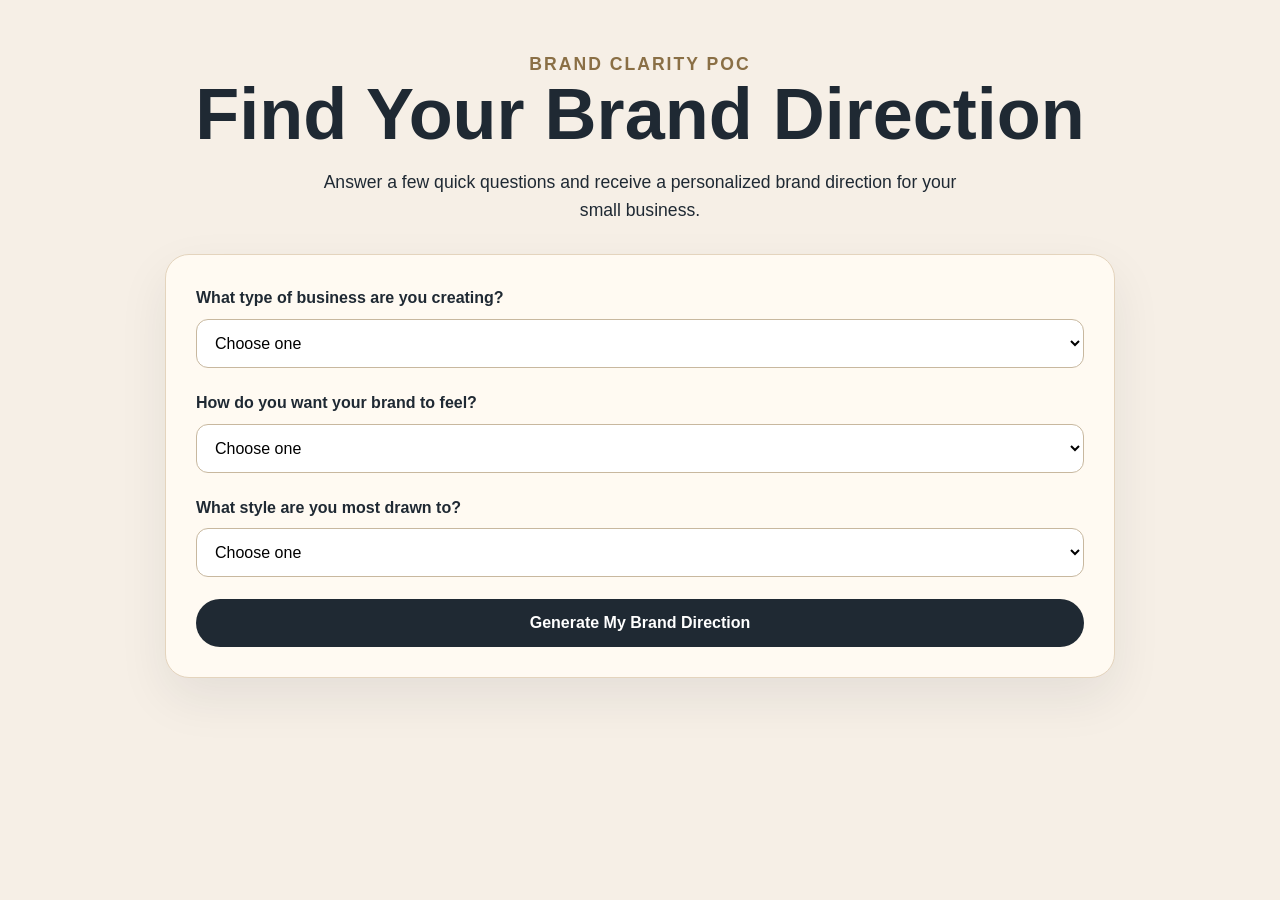
==== index.html @ 00a30c88 "Initial Brand Clarity POC" ====
<!DOCTYPE html>
<html lang="en">
<head>
  <meta charset="UTF-8" />
  <meta name="viewport" content="width=device-width, initial-scale=1.0" />
  <title>Brand Clarity POC</title>
  <link rel="stylesheet" href="style.css" />
</head>

<body>
  <main class="app">
    <section class="hero">
      <p class="eyebrow">Brand Clarity POC</p>
      <h1>Find Your Brand Direction</h1>
      <p>
        Answer a few quick questions and receive a personalized brand direction
        for your small business.
      </p>
    </section>

    <section class="card">
      <form id="brandForm">
        <label>
          What type of business are you creating?
          <select id="businessType" required>
            <option value="">Choose one</option>
            <option value="cafe">Café / Bakery</option>
            <option value="beauty">Beauty / Lifestyle</option>
            <option value="events">Events / Creative Services</option>
            <option value="shop">Online Shop</option>
          </select>
        </label>

        <label>
          How do you want your brand to feel?
          <select id="brandFeeling" required>
            <option value="">Choose one</option>
            <option value="warm">Warm and welcoming</option>
            <option value="luxury">Elegant and elevated</option>
            <option value="playful">Fun and expressive</option>
            <option value="minimal">Clean and modern</option>
          </select>
        </label>

        <label>
          What style are you most drawn to?
          <select id="visualStyle" required>
            <option value="">Choose one</option>
            <option value="soft">Soft neutrals</option>
            <option value="bold">Bold colors</option>
            <option value="dark">Moody tones</option>
            <option value="fresh">Fresh and bright</option>
          </select>
        </label>

        <button type="submit">Generate My Brand Direction</button>
      </form>
    </section>

    <section id="result" class="result hidden">
      <p class="eyebrow">Your Result</p>
      <h2 id="resultTitle"></h2>
      <p id="resultDescription"></p>

      <div class="result-grid">
        <div>
          <h3>Brand Personality</h3>
          <p id="personality"></p>
        </div>

        <div>
          <h3>Color Direction</h3>
          <p id="colors"></p>
        </div>

        <div>
          <h3>Typography Direction</h3>
          <p id="typography"></p>
        </div>

        <div>
          <h3>Best Next Step</h3>
          <p id="nextStep"></p>
        </div>
      </div>

      <button id="restartBtn">Start Over</button>
    </section>
  </main>

  <script src="script.js"></script>
</body>
</html>
---- style.css ----
* {
  box-sizing: border-box;
  margin: 0;
  padding: 0;
}

body {
  font-family: Arial, sans-serif;
  background: #f6efe6;
  color: #1f2933;
  line-height: 1.6;
}

.app {
  width: min(950px, 92%);
  margin: 0 auto;
  padding: 50px 0;
}

.hero {
  text-align: center;
  margin-bottom: 30px;
}

.eyebrow {
  text-transform: uppercase;
  letter-spacing: 2px;
  font-size: 0.8rem;
  color: #8a6f45;
  font-weight: bold;
  margin-bottom: 10px;
}

h1 {
  font-size: clamp(2.3rem, 6vw, 4.5rem);
  line-height: 1;
  margin-bottom: 18px;
}

.hero p {
  max-width: 650px;
  margin: 0 auto;
  font-size: 1.1rem;
}

.card,
.result {
  background: #fffaf2;
  border: 1px solid #e4d4bd;
  border-radius: 24px;
  padding: 30px;
  box-shadow: 0 20px 50px rgba(31, 41, 51, 0.08);
}

form {
  display: grid;
  gap: 22px;
}

label {
  display: grid;
  gap: 8px;
  font-weight: bold;
}

select {
  padding: 14px;
  border-radius: 12px;
  border: 1px solid #c8b89f;
  font-size: 1rem;
  background: white;
}

button {
  padding: 15px 20px;
  border: none;
  border-radius: 999px;
  background: #1f2933;
  color: white;
  font-size: 1rem;
  font-weight: bold;
  cursor: pointer;
  transition: 0.2s ease;
}

button:hover {
  background: #8a6f45;
  transform: translateY(-2px);
}

.result {
  margin-top: 30px;
}

.result h2 {
  font-size: 2rem;
  margin-bottom: 12px;
}

.result-grid {
  display: grid;
  grid-template-columns: repeat(2, 1fr);
  gap: 20px;
  margin: 25px 0;
}

.result-grid div {
  background: white;
  border-radius: 18px;
  padding: 20px;
  border: 1px solid #eadcc9;
}

.result-grid h3 {
  margin-bottom: 8px;
  color: #8a6f45;
}

.hidden {
  display: none;
}

@media (max-width: 700px) {
  .result-grid {
    grid-template-columns: 1fr;
  }

  .card,
  .result {
    padding: 22px;
  }
}
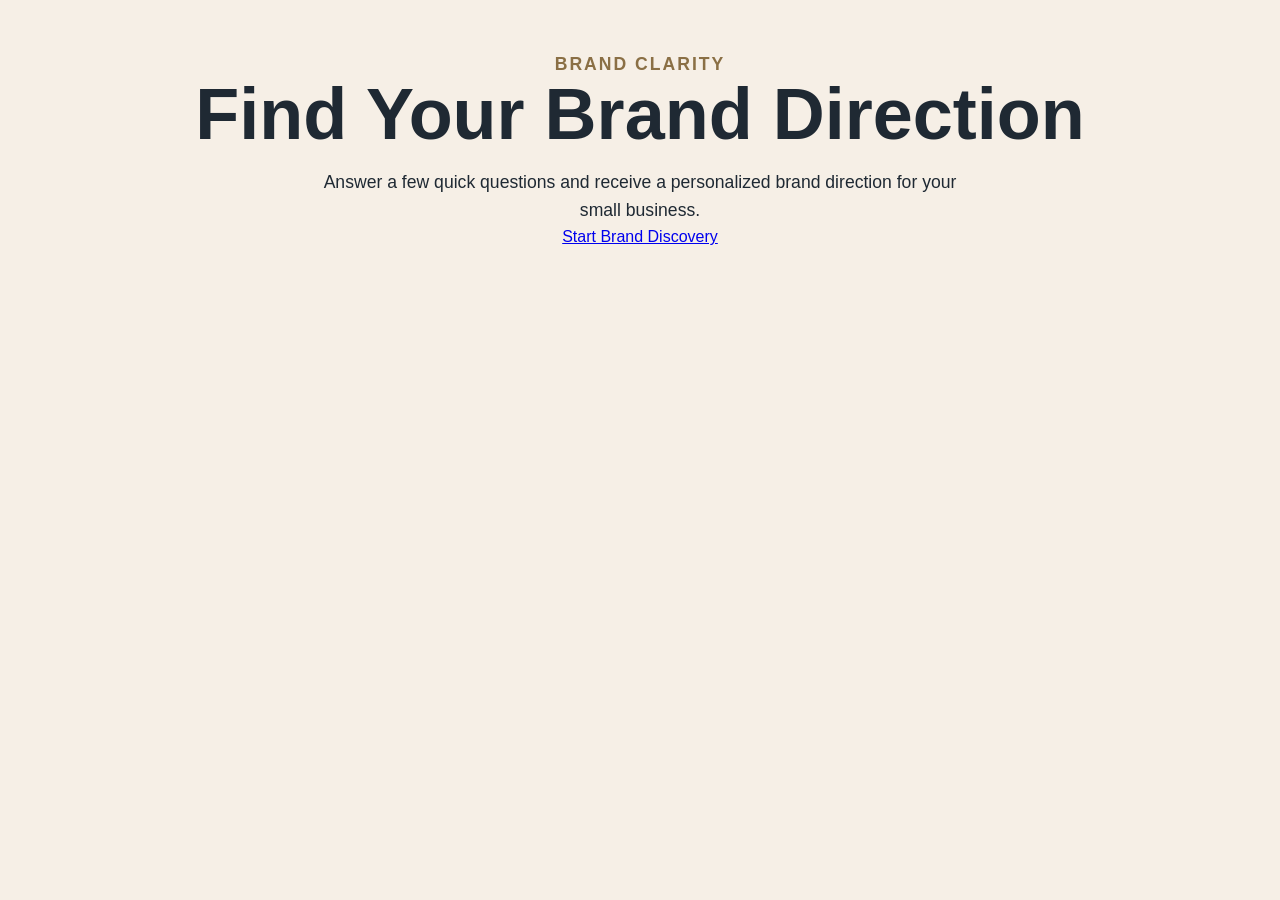
==== commit b805d4dc: "Create functional prototype user flow" ====
--- a/index.html
+++ b/index.html
@@ -3,91 +3,17 @@
 <head>
   <meta charset="UTF-8" />
   <meta name="viewport" content="width=device-width, initial-scale=1.0" />
-  <title>Brand Clarity POC</title>
+  <title>Brand Clarity</title>
   <link rel="stylesheet" href="style.css" />
 </head>
-
 <body>
   <main class="app">
     <section class="hero">
-      <p class="eyebrow">Brand Clarity POC</p>
+      <p class="eyebrow">Brand Clarity</p>
       <h1>Find Your Brand Direction</h1>
-      <p>
-        Answer a few quick questions and receive a personalized brand direction
-        for your small business.
-      </p>
-    </section>
-
-    <section class="card">
-      <form id="brandForm">
-        <label>
-          What type of business are you creating?
-          <select id="businessType" required>
-            <option value="">Choose one</option>
-            <option value="cafe">Café / Bakery</option>
-            <option value="beauty">Beauty / Lifestyle</option>
-            <option value="events">Events / Creative Services</option>
-            <option value="shop">Online Shop</option>
-          </select>
-        </label>
-
-        <label>
-          How do you want your brand to feel?
-          <select id="brandFeeling" required>
-            <option value="">Choose one</option>
-            <option value="warm">Warm and welcoming</option>
-            <option value="luxury">Elegant and elevated</option>
-            <option value="playful">Fun and expressive</option>
-            <option value="minimal">Clean and modern</option>
-          </select>
-        </label>
-
-        <label>
-          What style are you most drawn to?
-          <select id="visualStyle" required>
-            <option value="">Choose one</option>
-            <option value="soft">Soft neutrals</option>
-            <option value="bold">Bold colors</option>
-            <option value="dark">Moody tones</option>
-            <option value="fresh">Fresh and bright</option>
-          </select>
-        </label>
-
-        <button type="submit">Generate My Brand Direction</button>
-      </form>
-    </section>
-
-    <section id="result" class="result hidden">
-      <p class="eyebrow">Your Result</p>
-      <h2 id="resultTitle"></h2>
-      <p id="resultDescription"></p>
-
-      <div class="result-grid">
-        <div>
-          <h3>Brand Personality</h3>
-          <p id="personality"></p>
-        </div>
-
-        <div>
-          <h3>Color Direction</h3>
-          <p id="colors"></p>
-        </div>
-
-        <div>
-          <h3>Typography Direction</h3>
-          <p id="typography"></p>
-        </div>
-
-        <div>
-          <h3>Best Next Step</h3>
-          <p id="nextStep"></p>
-        </div>
-      </div>
-
-      <button id="restartBtn">Start Over</button>
+      <p>Answer a few quick questions and receive a personalized brand direction for your small business.</p>
+      <a class="button" href="questionnaire.html">Start Brand Discovery</a>
     </section>
   </main>
-
-  <script src="script.js"></script>
 </body>
 </html>
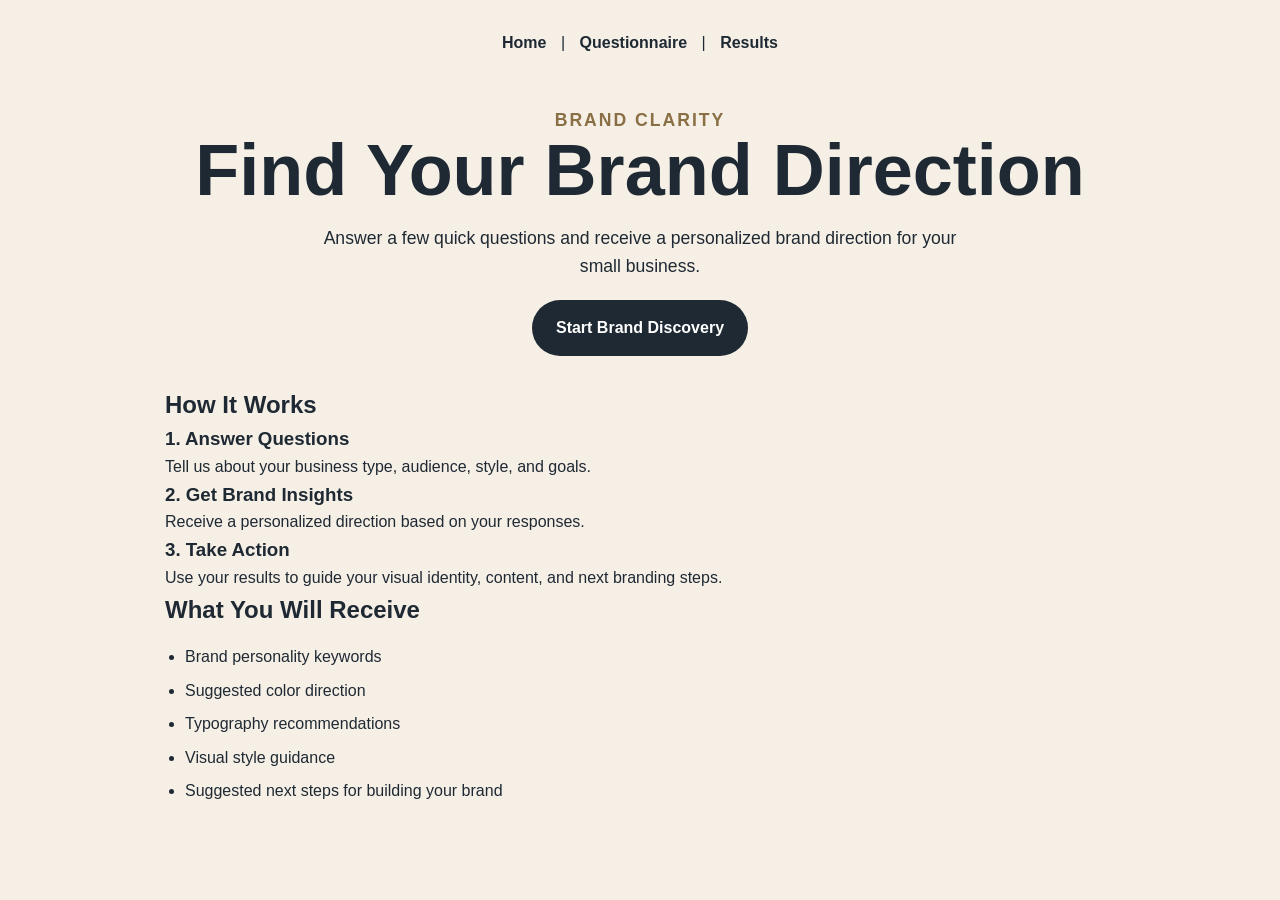
==== commit 2f2618be: "Complete Module 6 functional prototype" ====
--- a/index.html
+++ b/index.html
@@ -6,13 +6,47 @@
   <title>Brand Clarity</title>
   <link rel="stylesheet" href="style.css" />
 </head>
+
 <body>
+  <nav>
+    <a href="index.html">Home</a> |
+    <a href="questionnaire.html">Questionnaire</a> |
+    <a href="results.html">Results</a>
+  </nav>
+
   <main class="app">
     <section class="hero">
       <p class="eyebrow">Brand Clarity</p>
       <h1>Find Your Brand Direction</h1>
-      <p>Answer a few quick questions and receive a personalized brand direction for your small business.</p>
+      <p>
+        Answer a few quick questions and receive a personalized brand direction
+        for your small business.
+      </p>
       <a class="button" href="questionnaire.html">Start Brand Discovery</a>
+    </section>
+
+    <section>
+      <h2>How It Works</h2>
+
+      <h3>1. Answer Questions</h3>
+      <p>Tell us about your business type, audience, style, and goals.</p>
+
+      <h3>2. Get Brand Insights</h3>
+      <p>Receive a personalized direction based on your responses.</p>
+
+      <h3>3. Take Action</h3>
+      <p>Use your results to guide your visual identity, content, and next branding steps.</p>
+    </section>
+
+    <section>
+      <h2>What You Will Receive</h2>
+      <ul>
+        <li>Brand personality keywords</li>
+        <li>Suggested color direction</li>
+        <li>Typography recommendations</li>
+        <li>Visual style guidance</li>
+        <li>Suggested next steps for building your brand</li>
+      </ul>
     </section>
   </main>
 </body>
--- a/style.css
+++ b/style.css
@@ -11,6 +11,27 @@
   line-height: 1.6;
 }
 
+/* ---------- Navigation ---------- */
+
+nav {
+  width: min(950px, 92%);
+  margin: 30px auto 0;
+  text-align: center;
+}
+
+nav a {
+  text-decoration: none;
+  color: #1f2933;
+  font-weight: bold;
+  margin: 0 10px;
+}
+
+nav a:hover {
+  color: #8a6f45;
+}
+
+/* ---------- Main Layout ---------- */
+
 .app {
   width: min(950px, 92%);
   margin: 0 auto;
@@ -42,6 +63,8 @@
   margin: 0 auto;
   font-size: 1.1rem;
 }
+
+/* ---------- Cards ---------- */
 
 .card,
 .result {
@@ -52,6 +75,8 @@
   box-shadow: 0 20px 50px rgba(31, 41, 51, 0.08);
 }
 
+/* ---------- Forms ---------- */
+
 form {
   display: grid;
   gap: 22px;
@@ -70,6 +95,8 @@
   font-size: 1rem;
   background: white;
 }
+
+/* ---------- Buttons ---------- */
 
 button {
   padding: 15px 20px;
@@ -88,13 +115,67 @@
   transform: translateY(-2px);
 }
 
+.button {
+  display: inline-block;
+  margin-top: 20px;
+  padding: 15px 24px;
+  background: #1f2933;
+  color: white;
+  text-decoration: none;
+  border-radius: 999px;
+  font-weight: bold;
+}
+
+.button:hover {
+  background: #8a6f45;
+}
+
+button:disabled {
+  background: #999;
+  cursor: not-allowed;
+}
+
+button:disabled:hover {
+  background: #999;
+  transform: none;
+}
+
+/* ---------- General Links ---------- */
+
+a {
+  color: #1f2933;
+}
+
+a:hover {
+  color: #8a6f45;
+}
+
+/* ---------- Lists ---------- */
+
+ul {
+  margin-top: 15px;
+  margin-left: 20px;
+}
+
+li {
+  margin-bottom: 8px;
+}
+
+/* ---------- Results ---------- */
+
 .result {
   margin-top: 30px;
 }
 
 .result h2 {
-  font-size: 2rem;
-  margin-bottom: 12px;
+  margin-top: 30px;
+  margin-bottom: 10px;
+  font-size: 1.3rem;
+  color: #8a6f45;
+}
+
+.result p {
+  margin-top: 6px;
 }
 
 .result-grid {
@@ -116,11 +197,16 @@
   color: #8a6f45;
 }
 
+/* ---------- Utility ---------- */
+
 .hidden {
   display: none;
 }
 
+/* ---------- Responsive ---------- */
+
 @media (max-width: 700px) {
+
   .result-grid {
     grid-template-columns: 1fr;
   }
@@ -129,4 +215,13 @@
   .result {
     padding: 22px;
   }
+
+  nav a {
+    display: inline-block;
+    margin: 8px;
+  }
+
+  h1 {
+    line-height: 1.1;
+  }
 }
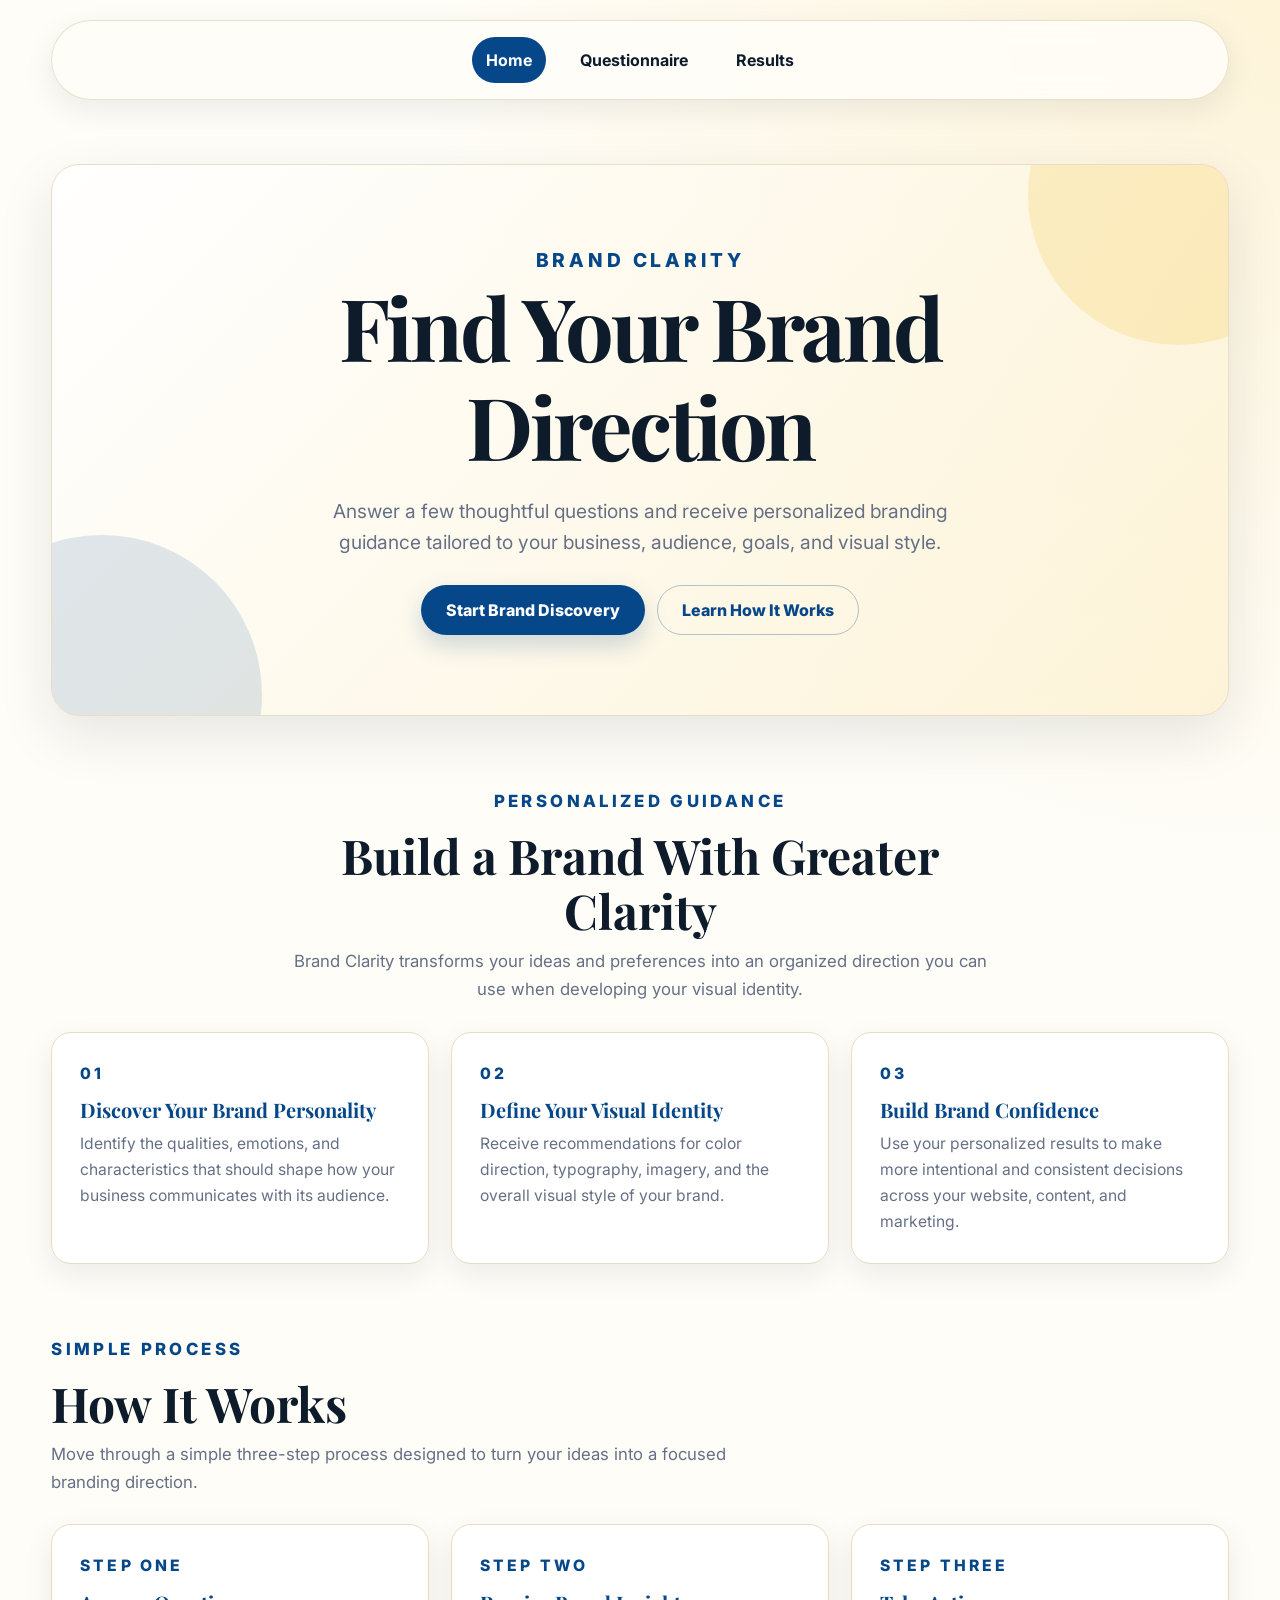
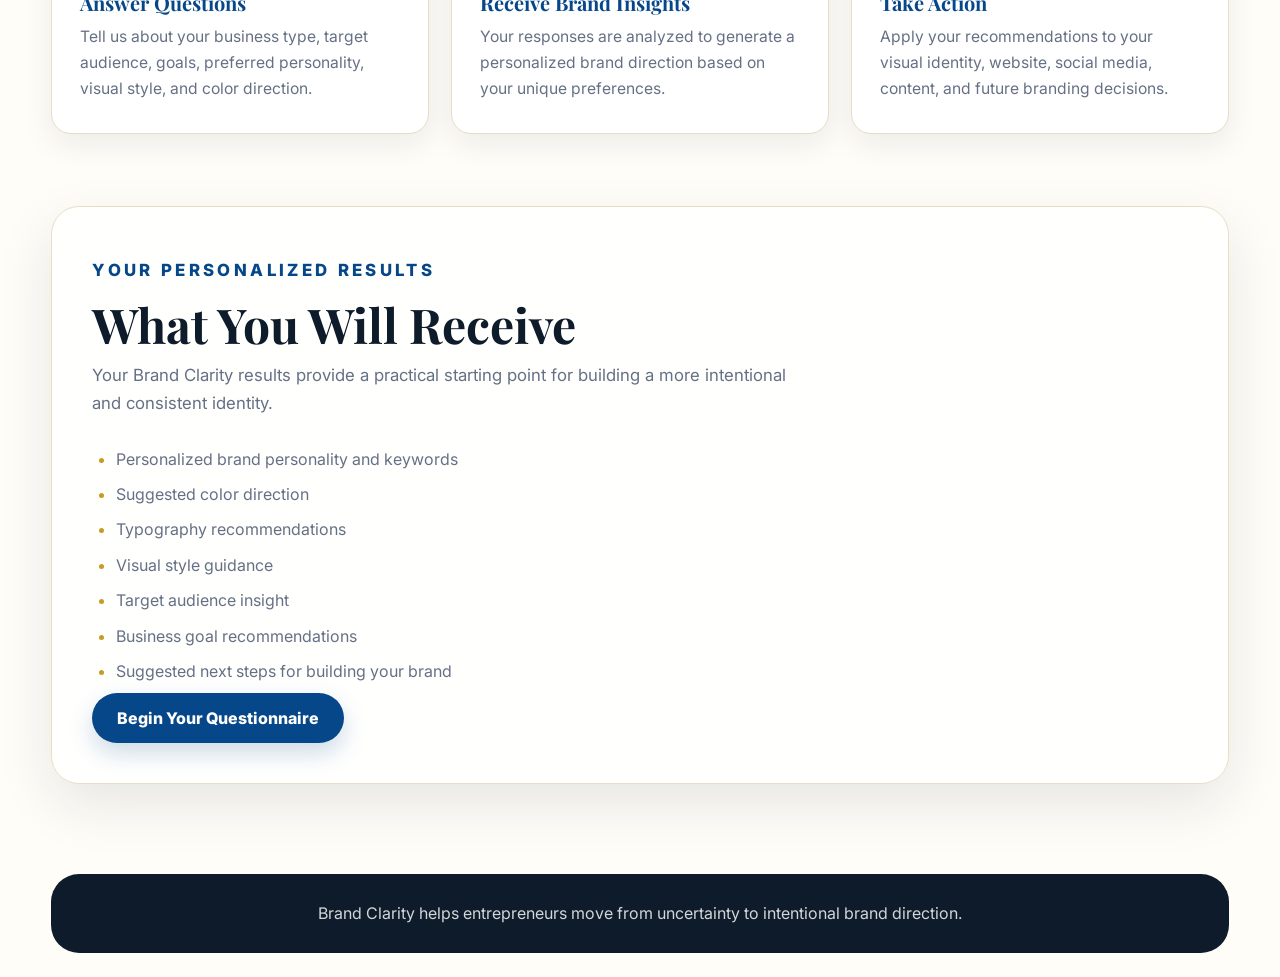
==== commit ed9da00d: "Complete Module 8 application styling" ====
--- a/index.html
+++ b/index.html
@@ -3,51 +3,177 @@
 <head>
   <meta charset="UTF-8" />
   <meta name="viewport" content="width=device-width, initial-scale=1.0" />
-  <title>Brand Clarity</title>
+
+  <meta
+    name="description"
+    content="Brand Clarity helps entrepreneurs discover their brand personality, visual direction, and next branding steps."
+  />
+
+  <title>Brand Clarity | Find Your Brand Direction</title>
+
+  <link rel="preconnect" href="https://fonts.googleapis.com" />
+  <link rel="preconnect" href="https://fonts.gstatic.com" crossorigin />
+
+  <link
+    href="https://fonts.googleapis.com/css2?family=Inter:wght@400;500;600;700;800&family=Playfair+Display:wght@600;700&display=swap"
+    rel="stylesheet"
+  />
+
   <link rel="stylesheet" href="style.css" />
 </head>
 
 <body>
-  <nav>
-    <a href="index.html">Home</a> |
-    <a href="questionnaire.html">Questionnaire</a> |
+  <nav aria-label="Primary navigation">
+    <a href="index.html" aria-current="page">Home</a>
+    <a href="questionnaire.html">Questionnaire</a>
     <a href="results.html">Results</a>
   </nav>
 
   <main class="app">
+    <!-- Hero Section -->
     <section class="hero">
-      <p class="eyebrow">Brand Clarity</p>
-      <h1>Find Your Brand Direction</h1>
-      <p>
-        Answer a few quick questions and receive a personalized brand direction
-        for your small business.
-      </p>
-      <a class="button" href="questionnaire.html">Start Brand Discovery</a>
+      <div>
+        <p class="eyebrow">Brand Clarity</p>
+
+        <h1>Find Your Brand Direction</h1>
+
+        <p>
+          Answer a few thoughtful questions and receive personalized branding
+          guidance tailored to your business, audience, goals, and visual style.
+        </p>
+
+        <div class="hero-actions">
+          <a class="button" href="questionnaire.html">
+            Start Brand Discovery
+          </a>
+
+          <a class="button button-secondary" href="#how-it-works">
+            Learn How It Works
+          </a>
+        </div>
+      </div>
     </section>
 
-    <section>
-      <h2>How It Works</h2>
+    <!-- Features Section -->
+    <section class="page-section" aria-labelledby="features-heading">
+      <div class="section-heading text-center max-width-small">
+        <p class="eyebrow">Personalized Guidance</p>
+        <h2 id="features-heading">Build a Brand With Greater Clarity</h2>
+        <p>
+          Brand Clarity transforms your ideas and preferences into an organized
+          direction you can use when developing your visual identity.
+        </p>
+      </div>
 
-      <h3>1. Answer Questions</h3>
-      <p>Tell us about your business type, audience, style, and goals.</p>
+      <div class="feature-grid">
+        <article class="feature-card">
+          <p class="eyebrow">01</p>
+          <h3>Discover Your Brand Personality</h3>
+          <p>
+            Identify the qualities, emotions, and characteristics that should
+            shape how your business communicates with its audience.
+          </p>
+        </article>
 
-      <h3>2. Get Brand Insights</h3>
-      <p>Receive a personalized direction based on your responses.</p>
+        <article class="feature-card">
+          <p class="eyebrow">02</p>
+          <h3>Define Your Visual Identity</h3>
+          <p>
+            Receive recommendations for color direction, typography, imagery,
+            and the overall visual style of your brand.
+          </p>
+        </article>
 
-      <h3>3. Take Action</h3>
-      <p>Use your results to guide your visual identity, content, and next branding steps.</p>
+        <article class="feature-card">
+          <p class="eyebrow">03</p>
+          <h3>Build Brand Confidence</h3>
+          <p>
+            Use your personalized results to make more intentional and
+            consistent decisions across your website, content, and marketing.
+          </p>
+        </article>
+      </div>
     </section>
 
-    <section>
-      <h2>What You Will Receive</h2>
-      <ul>
-        <li>Brand personality keywords</li>
-        <li>Suggested color direction</li>
-        <li>Typography recommendations</li>
-        <li>Visual style guidance</li>
-        <li>Suggested next steps for building your brand</li>
-      </ul>
+    <!-- How It Works Section -->
+    <section
+      id="how-it-works"
+      class="page-section"
+      aria-labelledby="how-it-works-heading"
+    >
+      <div class="section-heading">
+        <p class="eyebrow">Simple Process</p>
+        <h2 id="how-it-works-heading">How It Works</h2>
+        <p>
+          Move through a simple three-step process designed to turn your ideas
+          into a focused branding direction.
+        </p>
+      </div>
+
+      <div class="steps-grid">
+        <article class="step-card">
+          <p class="eyebrow">Step One</p>
+          <h3>Answer Questions</h3>
+          <p>
+            Tell us about your business type, target audience, goals, preferred
+            personality, visual style, and color direction.
+          </p>
+        </article>
+
+        <article class="step-card">
+          <p class="eyebrow">Step Two</p>
+          <h3>Receive Brand Insights</h3>
+          <p>
+            Your responses are analyzed to generate a personalized brand
+            direction based on your unique preferences.
+          </p>
+        </article>
+
+        <article class="step-card">
+          <p class="eyebrow">Step Three</p>
+          <h3>Take Action</h3>
+          <p>
+            Apply your recommendations to your visual identity, website,
+            social media, content, and future branding decisions.
+          </p>
+        </article>
+      </div>
+    </section>
+
+    <!-- Deliverables Section -->
+    <section class="page-section" aria-labelledby="deliverables-heading">
+      <div class="card">
+        <div class="section-heading">
+          <p class="eyebrow">Your Personalized Results</p>
+          <h2 id="deliverables-heading">What You Will Receive</h2>
+          <p>
+            Your Brand Clarity results provide a practical starting point for
+            building a more intentional and consistent identity.
+          </p>
+        </div>
+
+        <ul>
+          <li>Personalized brand personality and keywords</li>
+          <li>Suggested color direction</li>
+          <li>Typography recommendations</li>
+          <li>Visual style guidance</li>
+          <li>Target audience insight</li>
+          <li>Business goal recommendations</li>
+          <li>Suggested next steps for building your brand</li>
+        </ul>
+
+        <a class="button" href="questionnaire.html">
+          Begin Your Questionnaire
+        </a>
+      </div>
     </section>
   </main>
+
+  <footer>
+    <p>
+      Brand Clarity helps entrepreneurs move from uncertainty to intentional
+      brand direction.
+    </p>
+  </footer>
 </body>
 </html>
--- a/style.css
+++ b/style.css
@@ -1,227 +1,1000 @@
-* {
+/* =========================================================
+   1. DESIGN TOKENS
+   ========================================================= */
+
+:root {
+  --color-sapphire: #064789;
+  --color-sapphire-dark: #04345f;
+  --color-midnight: #0d1b2a;
+  --color-gold: #f3c84b;
+  --color-gold-dark: #c89c21;
+  --color-ivory: #fffdf8;
+  --color-honey: #fcf0cd;
+  --color-white: #ffffff;
+  --color-surface: #f8f4ea;
+  --color-border: #e8ddc5;
+  --color-muted: #667085;
+  --color-disabled: #98a2b3;
+
+  --font-heading: "Playfair Display", Georgia, "Times New Roman", serif;
+  --font-body: "Inter", Arial, Helvetica, sans-serif;
+
+  --content-width: 1180px;
+  --content-width-small: 900px;
+
+  --radius-small: 12px;
+  --radius-medium: 20px;
+  --radius-large: 28px;
+  --radius-pill: 999px;
+
+  --shadow-small: 0 10px 30px rgba(13, 27, 42, 0.08);
+  --shadow-card: 0 20px 55px rgba(13, 27, 42, 0.1);
+  --shadow-hover: 0 24px 65px rgba(13, 27, 42, 0.15);
+
+  --transition-fast: 180ms ease;
+  --transition-medium: 280ms ease;
+}
+
+/* =========================================================
+   2. RESET AND BASE STYLES
+   ========================================================= */
+
+*,
+*::before,
+*::after {
   box-sizing: border-box;
   margin: 0;
   padding: 0;
 }
 
+html {
+  scroll-behavior: smooth;
+}
+
 body {
-  font-family: Arial, sans-serif;
-  background: #f6efe6;
-  color: #1f2933;
-  line-height: 1.6;
-}
-
-/* ---------- Navigation ---------- */
+  min-height: 100vh;
+  font-family: var(--font-body);
+  background:
+    radial-gradient(
+      circle at top right,
+      rgba(243, 200, 75, 0.18),
+      transparent 30%
+    ),
+    var(--color-ivory);
+  color: var(--color-midnight);
+  line-height: 1.65;
+  overflow-x: hidden;
+}
+
+img {
+  display: block;
+  max-width: 100%;
+}
+
+button,
+select,
+input,
+textarea {
+  font: inherit;
+}
+
+button,
+a {
+  -webkit-tap-highlight-color: transparent;
+}
+
+/* =========================================================
+   3. TYPOGRAPHY
+   ========================================================= */
+
+h1,
+h2,
+h3,
+h4 {
+  font-family: var(--font-heading);
+  color: var(--color-midnight);
+  line-height: 1.15;
+}
+
+h1 {
+  max-width: 900px;
+  margin-bottom: 20px;
+  font-size: clamp(2.6rem, 7vw, 5.4rem);
+  letter-spacing: -0.04em;
+}
+
+h2 {
+  font-size: clamp(1.9rem, 4vw, 3rem);
+}
+
+h3 {
+  font-size: 1.25rem;
+}
+
+p {
+  color: var(--color-muted);
+}
+
+.eyebrow {
+  margin-bottom: 12px;
+  color: var(--color-sapphire);
+  font-size: 0.78rem;
+  font-weight: 800;
+  letter-spacing: 0.2em;
+  text-transform: uppercase;
+}
+
+/* =========================================================
+   4. GENERAL LINKS AND FOCUS STATES
+   ========================================================= */
+
+a {
+  color: var(--color-sapphire);
+  text-decoration-thickness: 1px;
+  text-underline-offset: 4px;
+  transition:
+    color var(--transition-fast),
+    opacity var(--transition-fast);
+}
+
+a:hover {
+  color: var(--color-gold-dark);
+}
+
+a:focus-visible,
+button:focus-visible,
+select:focus-visible,
+input:focus-visible,
+textarea:focus-visible {
+  outline: 3px solid rgba(243, 200, 75, 0.65);
+  outline-offset: 4px;
+}
+
+/* =========================================================
+   5. NAVIGATION
+   ========================================================= */
 
 nav {
-  width: min(950px, 92%);
-  margin: 30px auto 0;
+  position: relative;
+  z-index: 10;
+  display: flex;
+  width: min(var(--content-width), 92%);
+  min-height: 76px;
+  margin: 20px auto 0;
+  padding: 16px 22px;
+  align-items: center;
+  justify-content: center;
+  gap: 8px;
+  background: rgba(255, 253, 248, 0.9);
+  border: 1px solid rgba(232, 221, 197, 0.9);
+  border-radius: var(--radius-pill);
+  box-shadow: var(--shadow-small);
+  backdrop-filter: blur(14px);
+}
+
+nav a {
+  position: relative;
+  margin: 0 6px;
+  padding: 10px 14px;
+  color: var(--color-midnight);
+  border-radius: var(--radius-pill);
+  font-weight: 700;
+  text-decoration: none;
+}
+
+nav a::after {
+  position: absolute;
+  right: 16px;
+  bottom: 5px;
+  left: 16px;
+  height: 2px;
+  background: var(--color-gold);
+  content: "";
+  transform: scaleX(0);
+  transform-origin: center;
+  transition: transform var(--transition-fast);
+}
+
+nav a:hover {
+  color: var(--color-sapphire);
+  background: rgba(6, 71, 137, 0.05);
+}
+
+nav a:hover::after {
+  transform: scaleX(1);
+}
+
+nav a[aria-current="page"] {
+  color: var(--color-white);
+  background: var(--color-sapphire);
+}
+
+nav a[aria-current="page"]::after {
+  display: none;
+}
+
+nav a[aria-current="page"]:hover {
+  color: var(--color-white);
+  background: var(--color-sapphire-dark);
+}
+
+/* =========================================================
+   6. MAIN LAYOUT
+   ========================================================= */
+
+.app {
+  width: min(var(--content-width), 92%);
+  margin: 0 auto;
+  padding: 64px 0 90px;
+}
+
+.page-section {
+  margin-top: 72px;
+}
+
+.section-heading {
+  max-width: 720px;
+  margin-bottom: 28px;
+}
+
+.section-heading p {
+  margin-top: 10px;
+  font-size: 1.05rem;
+}
+
+.section-heading.text-center {
+  margin-right: auto;
+  margin-left: auto;
+}
+
+/* =========================================================
+   7. HERO
+   ========================================================= */
+
+.hero {
+  position: relative;
+  display: grid;
+  min-height: 520px;
+  padding: clamp(36px, 7vw, 80px);
+  place-items: center;
   text-align: center;
-}
-
-nav a {
+  background:
+    linear-gradient(
+      135deg,
+      rgba(255, 255, 255, 0.96),
+      rgba(252, 240, 205, 0.72)
+    );
+  border: 1px solid var(--color-border);
+  border-radius: var(--radius-large);
+  box-shadow: var(--shadow-card);
+  overflow: hidden;
+}
+
+.hero::before,
+.hero::after {
+  position: absolute;
+  border-radius: 50%;
+  content: "";
+  pointer-events: none;
+}
+
+.hero::before {
+  top: -120px;
+  right: -100px;
+  width: 300px;
+  height: 300px;
+  background: rgba(243, 200, 75, 0.24);
+}
+
+.hero::after {
+  bottom: -140px;
+  left: -110px;
+  width: 320px;
+  height: 320px;
+  background: rgba(6, 71, 137, 0.12);
+}
+
+.hero > * {
+  position: relative;
+  z-index: 1;
+}
+
+.hero h1 {
+  margin-right: auto;
+  margin-left: auto;
+}
+
+.hero p {
+  max-width: 680px;
+  margin: 0 auto;
+  font-size: clamp(1rem, 2vw, 1.2rem);
+}
+
+.hero-actions {
+  display: flex;
+  margin-top: 26px;
+  justify-content: center;
+  flex-wrap: wrap;
+  gap: 12px;
+}
+
+/* =========================================================
+   8. BUTTONS
+   ========================================================= */
+
+button,
+.button {
+  display: inline-flex;
+  min-height: 50px;
+  padding: 14px 24px;
+  align-items: center;
+  justify-content: center;
+  gap: 8px;
+  border: 1px solid transparent;
+  border-radius: var(--radius-pill);
+  background: var(--color-sapphire);
+  color: var(--color-white);
+  box-shadow: 0 10px 24px rgba(6, 71, 137, 0.2);
+  font-size: 1rem;
+  font-weight: 800;
+  line-height: 1;
   text-decoration: none;
-  color: #1f2933;
-  font-weight: bold;
-  margin: 0 10px;
-}
-
-nav a:hover {
-  color: #8a6f45;
-}
-
-/* ---------- Main Layout ---------- */
-
-.app {
-  width: min(950px, 92%);
-  margin: 0 auto;
-  padding: 50px 0;
-}
-
-.hero {
-  text-align: center;
-  margin-bottom: 30px;
-}
-
-.eyebrow {
-  text-transform: uppercase;
-  letter-spacing: 2px;
-  font-size: 0.8rem;
-  color: #8a6f45;
-  font-weight: bold;
-  margin-bottom: 10px;
-}
-
-h1 {
-  font-size: clamp(2.3rem, 6vw, 4.5rem);
-  line-height: 1;
-  margin-bottom: 18px;
-}
-
-.hero p {
-  max-width: 650px;
-  margin: 0 auto;
-  font-size: 1.1rem;
-}
-
-/* ---------- Cards ---------- */
+  cursor: pointer;
+  transition:
+    background var(--transition-fast),
+    color var(--transition-fast),
+    border-color var(--transition-fast),
+    box-shadow var(--transition-fast),
+    transform var(--transition-fast);
+}
+
+button:hover,
+.button:hover {
+  color: var(--color-white);
+  background: var(--color-sapphire-dark);
+  box-shadow: 0 14px 30px rgba(6, 71, 137, 0.27);
+  transform: translateY(-2px);
+}
+
+button:active,
+.button:active {
+  transform: translateY(0);
+}
+
+.button-secondary {
+  background: transparent;
+  color: var(--color-sapphire);
+  border-color: rgba(6, 71, 137, 0.3);
+  box-shadow: none;
+}
+
+.button-secondary:hover {
+  color: var(--color-midnight);
+  background: var(--color-honey);
+  border-color: var(--color-gold);
+  box-shadow: none;
+}
+
+button:disabled {
+  background: var(--color-disabled);
+  box-shadow: none;
+  cursor: not-allowed;
+  opacity: 0.75;
+}
+
+button:disabled:hover {
+  background: var(--color-disabled);
+  box-shadow: none;
+  transform: none;
+}
+
+/* =========================================================
+   9. CARDS AND CONTENT PANELS
+   ========================================================= */
 
 .card,
 .result {
-  background: #fffaf2;
-  border: 1px solid #e4d4bd;
-  border-radius: 24px;
-  padding: 30px;
-  box-shadow: 0 20px 50px rgba(31, 41, 51, 0.08);
-}
-
-/* ---------- Forms ---------- */
+  background: rgba(255, 255, 255, 0.9);
+  border: 1px solid var(--color-border);
+  border-radius: var(--radius-large);
+  padding: clamp(24px, 4vw, 40px);
+  box-shadow: var(--shadow-card);
+}
+
+.card {
+  transition:
+    transform var(--transition-medium),
+    box-shadow var(--transition-medium),
+    border-color var(--transition-medium);
+}
+
+.card:hover {
+  border-color: rgba(243, 200, 75, 0.8);
+  box-shadow: var(--shadow-hover);
+  transform: translateY(-5px);
+}
+
+.card-grid,
+.feature-grid,
+.steps-grid {
+  display: grid;
+  grid-template-columns: repeat(3, minmax(0, 1fr));
+  gap: 22px;
+}
+
+.feature-card,
+.step-card {
+  min-height: 210px;
+  padding: 28px;
+  background: var(--color-white);
+  border: 1px solid var(--color-border);
+  border-radius: var(--radius-medium);
+  box-shadow: var(--shadow-small);
+  transition:
+    transform var(--transition-medium),
+    box-shadow var(--transition-medium),
+    border-color var(--transition-medium);
+}
+
+.feature-card:hover,
+.step-card:hover {
+  border-color: rgba(243, 200, 75, 0.8);
+  box-shadow: var(--shadow-hover);
+  transform: translateY(-5px);
+}
+
+.feature-card h3,
+.step-card h3 {
+  margin-bottom: 10px;
+  color: var(--color-sapphire);
+}
+
+.feature-card p,
+.step-card p {
+  font-size: 0.98rem;
+}
+
+/* =========================================================
+   10. FORMS AND QUESTIONNAIRE
+   ========================================================= */
 
 form {
   display: grid;
   gap: 22px;
 }
 
+.form-intro {
+  margin-bottom: 28px;
+}
+
+.form-intro h2 {
+  margin-bottom: 8px;
+}
+
+.form-intro p {
+  margin-top: 10px;
+}
+
+.form-group {
+  display: grid;
+  gap: 9px;
+  padding: 18px;
+  background: rgba(255, 253, 248, 0.82);
+  border: 1px solid var(--color-border);
+  border-radius: var(--radius-medium);
+  transition:
+    border-color var(--transition-fast),
+    box-shadow var(--transition-fast);
+}
+
+.form-group:focus-within {
+  border-color: rgba(6, 71, 137, 0.5);
+  box-shadow: 0 10px 26px rgba(6, 71, 137, 0.08);
+}
+
 label {
   display: grid;
-  gap: 8px;
-  font-weight: bold;
+  gap: 9px;
+  color: var(--color-midnight);
+  font-weight: 800;
+}
+
+select,
+input,
+textarea {
+  width: 100%;
+  min-height: 52px;
+  padding: 14px 16px;
+  color: var(--color-midnight);
+  background: var(--color-white);
+  border: 1px solid #cfc4ae;
+  border-radius: var(--radius-small);
+  transition:
+    border-color var(--transition-fast),
+    box-shadow var(--transition-fast),
+    background var(--transition-fast);
 }
 
 select {
-  padding: 14px;
-  border-radius: 12px;
-  border: 1px solid #c8b89f;
-  font-size: 1rem;
-  background: white;
-}
-
-/* ---------- Buttons ---------- */
-
-button {
-  padding: 15px 20px;
-  border: none;
-  border-radius: 999px;
-  background: #1f2933;
-  color: white;
-  font-size: 1rem;
-  font-weight: bold;
   cursor: pointer;
-  transition: 0.2s ease;
-}
-
-button:hover {
-  background: #8a6f45;
-  transform: translateY(-2px);
-}
-
-.button {
-  display: inline-block;
-  margin-top: 20px;
-  padding: 15px 24px;
-  background: #1f2933;
-  color: white;
-  text-decoration: none;
-  border-radius: 999px;
-  font-weight: bold;
-}
-
-.button:hover {
-  background: #8a6f45;
-}
-
-button:disabled {
-  background: #999;
-  cursor: not-allowed;
-}
-
-button:disabled:hover {
-  background: #999;
-  transform: none;
-}
-
-/* ---------- General Links ---------- */
-
-a {
-  color: #1f2933;
-}
-
-a:hover {
-  color: #8a6f45;
-}
-
-/* ---------- Lists ---------- */
-
-ul {
-  margin-top: 15px;
-  margin-left: 20px;
-}
-
-li {
-  margin-bottom: 8px;
-}
-
-/* ---------- Results ---------- */
+}
+
+select:hover,
+input:hover,
+textarea:hover {
+  border-color: var(--color-sapphire);
+}
+
+select:focus,
+input:focus,
+textarea:focus {
+  background: var(--color-white);
+  border-color: var(--color-sapphire);
+  box-shadow: 0 0 0 4px rgba(6, 71, 137, 0.12);
+  outline: none;
+}
+
+.form-actions {
+  display: flex;
+  margin-top: 6px;
+  justify-content: flex-end;
+  gap: 12px;
+}
+
+.progress {
+  width: 100%;
+  height: 10px;
+  margin: 18px 0 26px;
+  background: #ebe5d8;
+  border-radius: var(--radius-pill);
+  overflow: hidden;
+}
+
+.progress-bar {
+  width: 50%;
+  height: 100%;
+  background: linear-gradient(
+    90deg,
+    var(--color-sapphire),
+    var(--color-gold)
+  );
+  border-radius: inherit;
+}
+
+/* =========================================================
+   11. RESULTS
+   ========================================================= */
 
 .result {
   margin-top: 30px;
 }
 
-.result h2 {
-  margin-top: 30px;
+.result > h2 {
+  margin-bottom: 12px;
+  color: var(--color-midnight);
+}
+
+.result > p {
+  max-width: 760px;
+}
+
+.result-grid {
+  display: grid;
+  grid-template-columns: repeat(2, minmax(0, 1fr));
+  gap: 20px;
+  margin: 28px 0;
+}
+
+.result-grid > article,
+.result-grid > div {
+  min-height: 170px;
+  padding: 24px;
+  background:
+    linear-gradient(
+      180deg,
+      var(--color-white),
+      rgba(252, 240, 205, 0.35)
+    );
+  border: 1px solid var(--color-border);
+  border-radius: var(--radius-medium);
+  box-shadow: var(--shadow-small);
+  transition:
+    transform var(--transition-medium),
+    box-shadow var(--transition-medium),
+    border-color var(--transition-medium);
+}
+
+.result-grid > article:hover,
+.result-grid > div:hover {
+  border-color: rgba(243, 200, 75, 0.8);
+  box-shadow: var(--shadow-hover);
+  transform: translateY(-4px);
+}
+
+.result-grid h2,
+.result-grid h3 {
+  margin: 0 0 10px;
+  color: var(--color-sapphire);
+  font-size: 1.2rem;
+}
+
+.result h2:not(:first-child) {
+  margin-top: 34px;
   margin-bottom: 10px;
-  font-size: 1.3rem;
-  color: #8a6f45;
+  color: var(--color-sapphire);
 }
 
 .result p {
   margin-top: 6px;
 }
 
-.result-grid {
+.keyword-list,
+.tag-list {
+  display: flex;
+  margin-top: 14px;
+  flex-wrap: wrap;
+  gap: 9px;
+}
+
+.keyword,
+.tag {
+  display: inline-flex;
+  padding: 8px 13px;
+  align-items: center;
+  color: var(--color-sapphire-dark);
+  background: var(--color-honey);
+  border: 1px solid rgba(243, 200, 75, 0.7);
+  border-radius: var(--radius-pill);
+  font-size: 0.9rem;
+  font-weight: 800;
+}
+
+.color-swatches {
+  display: flex;
+  margin-top: 16px;
+  flex-wrap: wrap;
+  gap: 12px;
+}
+
+.color-swatch {
+  width: 56px;
+  height: 56px;
+  border: 4px solid var(--color-white);
+  border-radius: 50%;
+  box-shadow:
+    0 0 0 1px rgba(13, 27, 42, 0.12),
+    0 8px 18px rgba(13, 27, 42, 0.12);
+}
+
+/* =========================================================
+   12. MOODBOARD
+   ========================================================= */
+
+.moodboard-grid {
   display: grid;
-  grid-template-columns: repeat(2, 1fr);
-  gap: 20px;
-  margin: 25px 0;
-}
-
-.result-grid div {
-  background: white;
-  border-radius: 18px;
-  padding: 20px;
-  border: 1px solid #eadcc9;
-}
-
-.result-grid h3 {
-  margin-bottom: 8px;
-  color: #8a6f45;
-}
-
-/* ---------- Utility ---------- */
+  grid-template-columns: repeat(3, minmax(0, 1fr));
+  gap: 14px;
+  margin-top: 18px;
+}
+
+.moodboard-item {
+  position: relative;
+  display: flex;
+  min-height: 180px;
+  padding: 18px;
+  align-items: flex-end;
+  background:
+    linear-gradient(
+      135deg,
+      rgba(6, 71, 137, 0.96),
+      rgba(243, 200, 75, 0.84)
+    );
+  border: 1px solid rgba(255, 255, 255, 0.45);
+  border-radius: var(--radius-medium);
+  box-shadow: var(--shadow-small);
+  overflow: hidden;
+  transition:
+    transform var(--transition-medium),
+    box-shadow var(--transition-medium);
+}
+
+.moodboard-item::before {
+  position: absolute;
+  top: -45px;
+  right: -35px;
+  width: 130px;
+  height: 130px;
+  background: rgba(255, 255, 255, 0.18);
+  border-radius: 50%;
+  content: "";
+}
+
+.moodboard-item::after {
+  position: absolute;
+  bottom: -60px;
+  left: -45px;
+  width: 140px;
+  height: 140px;
+  background: rgba(13, 27, 42, 0.12);
+  border-radius: 50%;
+  content: "";
+}
+
+.moodboard-item:hover {
+  box-shadow: var(--shadow-hover);
+  transform: translateY(-5px);
+}
+
+.moodboard-item:nth-child(2),
+.moodboard-item:nth-child(5) {
+  background:
+    linear-gradient(
+      135deg,
+      var(--color-honey),
+      rgba(255, 255, 255, 0.95)
+    );
+}
+
+.moodboard-item:nth-child(3),
+.moodboard-item:nth-child(6) {
+  background:
+    linear-gradient(
+      135deg,
+      var(--color-midnight),
+      var(--color-sapphire)
+    );
+}
+
+.moodboard-item:nth-child(4) {
+  background:
+    linear-gradient(
+      135deg,
+      rgba(243, 200, 75, 0.95),
+      rgba(200, 156, 33, 0.72)
+    );
+}
+
+.moodboard-label {
+  position: relative;
+  z-index: 1;
+  padding: 8px 12px;
+  color: var(--color-white);
+  background: rgba(13, 27, 42, 0.74);
+  border-radius: var(--radius-pill);
+  font-size: 0.85rem;
+  font-weight: 800;
+  backdrop-filter: blur(8px);
+}
+
+/* =========================================================
+   13. LISTS
+   ========================================================= */
+
+ul,
+ol {
+  margin-top: 15px;
+  padding-left: 24px;
+}
+
+li {
+  margin-bottom: 9px;
+  color: var(--color-muted);
+}
+
+li::marker {
+  color: var(--color-gold-dark);
+}
+
+/* =========================================================
+   14. FOOTER
+   ========================================================= */
+
+footer {
+  width: min(var(--content-width), 92%);
+  margin: 0 auto 24px;
+  padding: 26px;
+  color: var(--color-muted);
+  background: var(--color-midnight);
+  border-radius: var(--radius-large);
+  text-align: center;
+}
+
+footer p,
+footer a {
+  color: rgba(255, 255, 255, 0.82);
+}
+
+footer a:hover {
+  color: var(--color-gold);
+}
+
+/* =========================================================
+   15. UTILITIES
+   ========================================================= */
 
 .hidden {
-  display: none;
-}
-
-/* ---------- Responsive ---------- */
-
-@media (max-width: 700px) {
+  display: none !important;
+}
+
+.text-center {
+  text-align: center;
+}
+
+.max-width-small {
+  width: min(var(--content-width-small), 100%);
+  margin-right: auto;
+  margin-left: auto;
+}
+
+.surface-honey {
+  background: var(--color-honey);
+}
+
+.surface-sapphire {
+  background: var(--color-sapphire);
+  color: var(--color-white);
+}
+
+/* =========================================================
+   16. TABLET RESPONSIVENESS
+   ========================================================= */
+
+@media (max-width: 900px) {
+  nav {
+    min-height: auto;
+    border-radius: var(--radius-large);
+    flex-wrap: wrap;
+  }
+
+  .app {
+    padding-top: 46px;
+  }
+
+  .hero {
+    min-height: 470px;
+    padding: 52px 34px;
+  }
+
+  .card-grid,
+  .feature-grid,
+  .steps-grid {
+    grid-template-columns: repeat(2, minmax(0, 1fr));
+  }
 
   .result-grid {
-    grid-template-columns: 1fr;
+    grid-template-columns: repeat(2, minmax(0, 1fr));
+  }
+
+  .moodboard-grid {
+    grid-template-columns: repeat(2, minmax(0, 1fr));
+  }
+}
+
+/* =========================================================
+   17. MOBILE RESPONSIVENESS
+   ========================================================= */
+
+@media (max-width: 600px) {
+  body {
+    background:
+      radial-gradient(
+        circle at top right,
+        rgba(243, 200, 75, 0.14),
+        transparent 22%
+      ),
+      var(--color-ivory);
+  }
+
+  nav {
+    width: min(94%, 520px);
+    margin-top: 12px;
+    padding: 12px;
+    gap: 3px;
+  }
+
+  nav a {
+    margin: 2px;
+    padding: 9px 10px;
+    font-size: 0.9rem;
+  }
+
+  .app {
+    width: min(94%, 520px);
+    padding: 32px 0 64px;
+  }
+
+  .page-section {
+    margin-top: 48px;
+  }
+
+  .hero {
+    min-height: auto;
+    padding: 42px 22px;
+    border-radius: 22px;
+  }
+
+  h1 {
+    font-size: clamp(2.35rem, 13vw, 3.5rem);
+    line-height: 1.05;
+  }
+
+  h2 {
+    font-size: 1.85rem;
+  }
+
+  .hero-actions,
+  .form-actions {
+    width: 100%;
+    flex-direction: column;
+  }
+
+  button,
+  .button {
+    width: 100%;
   }
 
   .card,
   .result {
     padding: 22px;
-  }
-
-  nav a {
-    display: inline-block;
-    margin: 8px;
-  }
-
-  h1 {
-    line-height: 1.1;
+    border-radius: 22px;
+  }
+
+  .card-grid,
+  .feature-grid,
+  .steps-grid,
+  .result-grid,
+  .moodboard-grid {
+    grid-template-columns: 1fr;
+  }
+
+  .feature-card,
+  .step-card,
+  .result-grid > article,
+  .result-grid > div {
+    min-height: auto;
+  }
+
+  .form-group {
+    padding: 15px;
+  }
+
+  select,
+  input,
+  textarea {
+    min-height: 54px;
+    font-size: 16px;
+  }
+
+  .color-swatch {
+    width: 50px;
+    height: 50px;
+  }
+
+  .moodboard-item {
+    min-height: 165px;
+  }
+
+  footer {
+    width: min(94%, 520px);
+    border-radius: 22px;
+  }
+}
+
+/* =========================================================
+   18. REDUCED MOTION AND ACCESSIBILITY
+   ========================================================= */
+
+@media (prefers-reduced-motion: reduce) {
+  html {
+    scroll-behavior: auto;
+  }
+
+  *,
+  *::before,
+  *::after {
+    animation-duration: 0.01ms !important;
+    animation-iteration-count: 1 !important;
+    transition-duration: 0.01ms !important;
+    scroll-behavior: auto !important;
   }
 }
